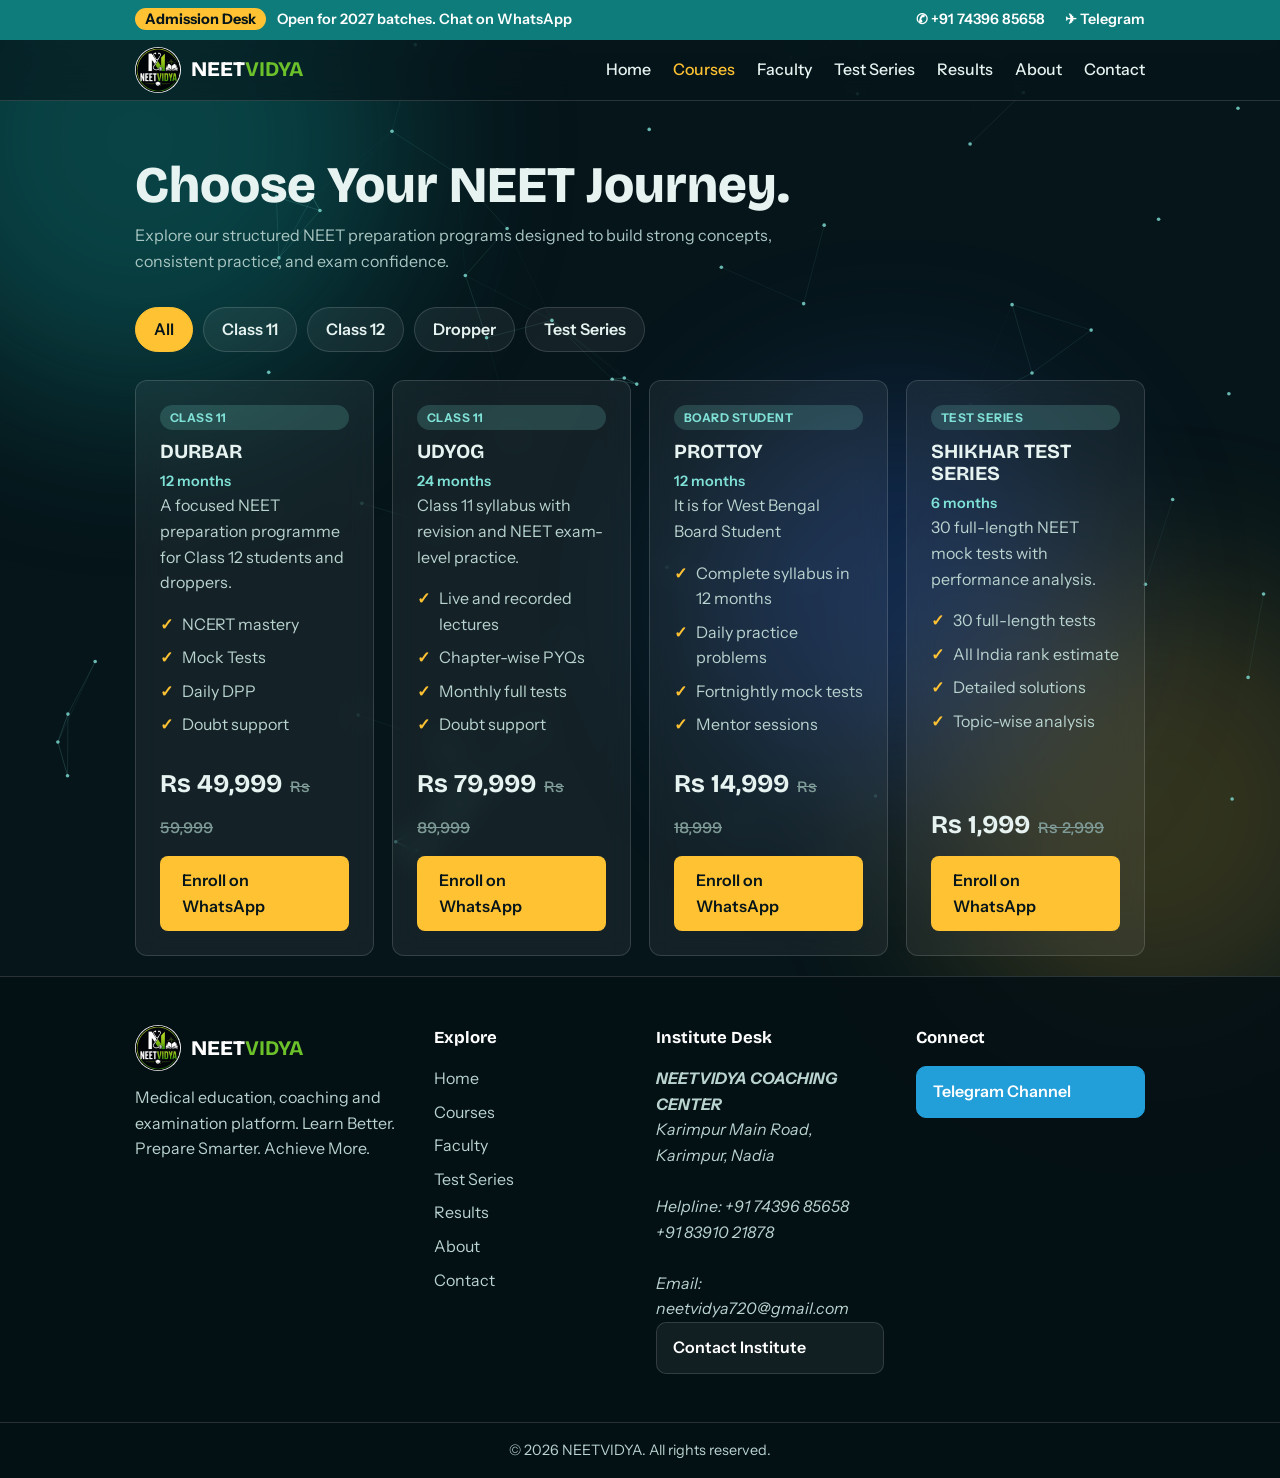
==== courses.html @ 734a160b "add" ====
<!DOCTYPE html>
<html lang="en">
<head>
<meta charset="UTF-8">
<meta name="viewport" content="width=device-width, initial-scale=1.0">
<meta name="description" content="NEETVIDYA courses for NEET aspirants">
<title>Courses - NEETVIDYA</title>
<link rel="preconnect" href="https://fonts.googleapis.com">
<link href="https://fonts.googleapis.com/css2?family=Bricolage+Grotesque:wght@500;700;800&family=Instrument+Sans:wght@400;500;600&display=swap" rel="stylesheet">
<link rel="stylesheet" href="style.css">
<style>
.page-head{padding:56px 0 20px}
.page-head h1{font-size:clamp(2rem,5vw,3.2rem);font-weight:800;margin-bottom:10px}
.tabs{display:flex;gap:10px;flex-wrap:wrap;margin:8px 0 28px}
.tab{padding:9px 18px;border-radius:30px;border:1px solid var(--line);background:rgba(255,255,255,.06);color:#e6f3f1;font:inherit;font-weight:600;cursor:pointer}
.tab:hover{border-color:#7fe0d6}
.tab.on{background:#ffc233;color:#06151a;border-color:#ffc233}
.badge{display:inline-block;font-size:.75rem;font-weight:700;letter-spacing:.04em;text-transform:uppercase;background:rgba(127,224,214,.18);color:#7fe0d6;padding:3px 10px;border-radius:20px;margin-bottom:10px}
.feat{list-style:none;padding:0;margin:12px 0}
.feat li{padding:4px 0 4px 22px;position:relative;color:#b9d3cf}
.feat li::before{content:"\2713";position:absolute;left:0;color:#ffc233;font-weight:700}
.old{text-decoration:line-through;color:#7f9b97;font-size:1rem;font-weight:500;margin-left:8px}
.dur{color:#7fe0d6;font-size:.9rem;font-weight:600}
</style>
</head>
<body>
<div class="blob b1"></div><div class="blob b2"></div><div class="blob b3"></div>
<canvas id="bg"></canvas>

<div class="topbar"><div class="wrap">
  <a class="desk" href="https://wa.me/917439685658?text=Hello%20NEETVIDYA%2C%20I%20want%20to%20know%20about%20admission%20and%20batch%20details." target="_blank" rel="noopener" aria-label="Chat with the admission desk on WhatsApp"><b>Admission Desk</b> Open for 2027 batches. Chat on WhatsApp</a>
  <span class="contacts">
    <a href="tel:+917439685658">&#9990; +91 74396 85658
</a>
    <a href="https://t.me/neetvidya720official" target="_blank" rel="noopener">&#9992; Telegram</a>
  </span>
</div></div>

<nav><div class="wrap">
  <a class="logo" href="index.html"><img src="logo1.jpeg" alt="NEETVIDYA logo"><span>NEET<b>VIDYA</b></span></a>
  <button class="menu-btn" aria-label="Open menu" aria-expanded="false">&#9776;</button>
  <ul id="nav-links">
    <li><a href="index.html">Home</a></li>
    <li><a href="courses.html" style="color:#ffc233">Courses</a></li>
    <li><a href="faculty.html">Faculty</a></li>
    <li><a href="test-series.html">Test Series</a></li>
    <li><a href="index.html#results">Results</a></li>
    <li><a href="index.html#about">About</a></li>
    <li><a href="index.html#contact">Contact</a></li>
  </ul>
</div></nav>

<main>
  <div class="page-head"><div class="wrap">
    <h1>Choose Your NEET Journey.</h1>
    <p class="sub">Explore our structured NEET preparation programs designed to build strong concepts, consistent practice, and exam confidence.</p>
    <div class="tabs" id="tabs"></div>
    <div class="grid" id="course-grid"></div>
  </div></div>
</main>

<footer>
  <div class="wrap foot-grid">
    <div class="foot-brand">
      <a class="logo" href="index.html"><img src="logo1.jpeg" alt="NEETVIDYA logo"><span>NEET<b>VIDYA</b></span></a>
      <p>Medical education, coaching and examination platform. Learn Better. Prepare Smarter. Achieve More.</p>
    </div>
    <div>
      <h4>Explore</h4>
      <ul>
        <li><a href="index.html">Home</a></li>
        <li><a href="courses.html">Courses</a></li>
        <li><a href="faculty.html">Faculty</a></li>
        <li><a href="test-series.html">Test Series</a></li>
        <li><a href="index.html#results">Results</a></li>
        <li><a href="index.html#about">About</a></li>
        <li><a href="index.html#contact">Contact</a></li>
      </ul>
    </div>
    <div>
  <h4>Institute Desk</h4>
  <address class="inst">
    <strong>NEETVIDYA COACHING CENTER</strong><br>
    Karimpur Main Road,<br>
    Karimpur, Nadia<br><br>
    Helpline: <a href="tel:+917439685658">+91 74396 85658</a><br>
    <a href="tel:+918391021878">+91 83910 21878</a><br><br>
    Email: <a href="mailto:neetvidya720@gmail.com">neetvidya720@gmail.com</a>
  </address>
  <a class="foot-btn" href="index.html#contact">Contact Institute</a>
</div>
    <div>
      <h4>Connect</h4>
      <a class="foot-btn tg" href="https://t.me/neetvidya720official" target="_blank" rel="noopener">Telegram Channel</a>
    </div>
  </div>
  <div class="foot-bottom">&copy; <span id="yr"></span> NEETVIDYA. All rights reserved.</div>
</footer>
<script src="courses.js"></script>
</body>
</html>
---- style.css ----
:root{--ink:#0f2a2e;--paper:#f5f9f8;--teal:#0e7c7b;--mint:#d7ede9;--sun:#ffc233;--line:#cfe0dc}
*{box-sizing:border-box;margin:0}
html{scroll-behavior:smooth}
body{font-family:'Instrument Sans',sans-serif;background:var(--paper);color:var(--ink);line-height:1.6}
h1,h2,h3{font-family:'Bricolage Grotesque',sans-serif;line-height:1.1}
a{color:inherit}
:focus-visible{outline:3px solid var(--sun);outline-offset:2px}
.wrap{max-width:1050px;margin:auto;padding:0 20px}
section{padding:72px 0}
h2{font-size:clamp(1.8rem,4vw,2.6rem);margin-bottom:12px}
.sub{max-width:60ch;margin-bottom:32px;color:#3f5a5e}
nav{position:sticky;top:0;background:var(--paper);border-bottom:1px solid var(--line);z-index:10}
nav .wrap{display:flex;justify-content:space-between;align-items:center;height:60px}
.logo{font-family:'Bricolage Grotesque';font-weight:800;font-size:1.3rem;text-decoration:none}
.logo b{color:var(--teal)}
nav ul{display:flex;gap:22px;list-style:none;padding:0}
nav ul a{text-decoration:none;font-weight:500}
nav ul a:hover{color:var(--teal)}
.btn{display:inline-block;background:var(--ink);color:#fff;padding:12px 22px;border-radius:8px;font-weight:600;text-decoration:none;border:0;cursor:pointer;font:inherit;font-weight:600}
.btn:hover{background:var(--teal)}
.btn.alt{background:var(--sun);color:var(--ink)}
.hero{background:var(--ink);color:#fff;padding:80px 0}
.hero .wrap{display:grid;grid-template-columns:1.2fr 1fr;gap:40px;align-items:center}
.hero h1{font-size:clamp(2.4rem,6vw,4.2rem);font-weight:800}
.hero p{margin:18px 0 28px;color:#b9d3cf;max-width:46ch}
.count{background:#16393e;border-radius:14px;padding:28px;text-align:center}
.count small{color:#b9d3cf}
.count .days{font-family:'Bricolage Grotesque';font-size:5rem;font-weight:800;color:var(--sun);line-height:1}
.count .hms{font-size:1.2rem;margin-top:8px;font-variant-numeric:tabular-nums}
.grid{display:grid;grid-template-columns:repeat(auto-fit,minmax(230px,1fr));gap:18px}
.card{background:#fff;border:1px solid var(--line);border-radius:12px;padding:24px}
.card h3{margin-bottom:8px;font-size:1.25rem}
.card.sub-p{border-top:6px solid var(--teal)}
.card.sub-c{border-top:6px solid var(--sun)}
.card.sub-b{border-top:6px solid #3a9d5d}
.price{font-family:'Bricolage Grotesque';font-size:1.6rem;font-weight:700;margin:10px 0}
.alt-bg{background:var(--mint)}
.quiz{background:#fff;border-radius:14px;padding:28px;max-width:680px;border:1px solid var(--line)}
.opt{display:block;width:100%;text-align:left;margin:8px 0;padding:12px 14px;border:2px solid var(--line);background:var(--paper);border-radius:8px;font:inherit;cursor:pointer}
.opt:hover:not(:disabled){border-color:var(--teal)}
.opt.right{border-color:#2e9e5b;background:#e3f5ea}
.opt.wrong{border-color:#d64545;background:#fbe6e6}
.meta{display:flex;justify-content:space-between;color:#3f5a5e;margin-bottom:10px}
form.plan{display:flex;gap:14px;flex-wrap:wrap;align-items:end;margin-bottom:24px}
label{display:flex;flex-direction:column;font-weight:600;font-size:.9rem;gap:6px}
input,textarea{padding:11px 12px;border:2px solid var(--line);border-radius:8px;font:inherit;background:#fff}
table{width:100%;max-width:560px;border-collapse:collapse;background:#fff;border-radius:10px;overflow:hidden}
td,th{padding:12px 14px;text-align:left;border-bottom:1px solid var(--line)}
th{background:var(--ink);color:#fff}
.bar{height:10px;background:var(--mint);border-radius:5px;min-width:80px}
.bar i{display:block;height:100%;background:var(--teal);border-radius:5px}
.contact{display:grid;gap:14px;max-width:520px}
footer{background:var(--ink);color:#b9d3cf;padding:28px 0;text-align:center}
@media(max-width:760px){.hero .wrap{grid-template-columns:1fr}nav ul{display:none}}
@media(prefers-reduced-motion:reduce){html{scroll-behavior:auto}}

/* ---- Background effects + dark glass theme ---- */
:root{--paper:#06151a;--line:rgba(255,255,255,.14);--mint:rgba(255,255,255,.05)}
body{background:#06151a;color:#e6f3f1;position:relative}
#bg{position:fixed;inset:0;width:100%;height:100%;z-index:-1;pointer-events:none}
.blob{position:fixed;border-radius:50%;filter:blur(90px);opacity:.45;z-index:-2;pointer-events:none;animation:drift 18s ease-in-out infinite alternate}
.b1{width:520px;height:520px;background:#0e7c7b;top:-120px;left:-120px}
.b2{width:460px;height:460px;background:#ffc233;opacity:.18;bottom:-140px;right:-100px;animation-delay:-6s}
.b3{width:380px;height:380px;background:#3a6df0;opacity:.25;top:45%;left:55%;animation-delay:-11s}
@keyframes drift{to{transform:translate(90px,70px) scale(1.2)}}
nav{background:rgba(6,21,26,.6);backdrop-filter:blur(12px);border-bottom:1px solid var(--line)}
.sub{color:#a9c6c2}
.hero{background:transparent}
.hero h1{background:linear-gradient(90deg,#fff,#7fe0d6 60%,#ffc233);-webkit-background-clip:text;background-clip:text;color:transparent}
.count,.card,.quiz,table{background:rgba(255,255,255,.06);border:1px solid var(--line);backdrop-filter:blur(14px);-webkit-backdrop-filter:blur(14px)}
.card{transition:transform .25s,border-color .25s,box-shadow .25s}
.card:hover{transform:translateY(-6px);border-color:rgba(127,224,214,.6);box-shadow:0 14px 40px rgba(14,124,123,.35)}
.card p,.meta{color:#b9d3cf}
.btn{background:linear-gradient(135deg,#0e7c7b,#17a6a0);box-shadow:0 0 0 rgba(23,166,160,0);transition:box-shadow .25s,transform .25s}
.btn:hover{background:linear-gradient(135deg,#17a6a0,#0e7c7b);box-shadow:0 0 24px rgba(23,166,160,.7);transform:translateY(-2px)}
.btn.alt{background:var(--sun);color:#06151a}
.btn.alt:hover{background:#ffd264;box-shadow:0 0 26px rgba(255,194,51,.6)}
.opt,input,textarea{background:rgba(255,255,255,.07);color:#e6f3f1;border-color:var(--line)}
.opt.right{background:rgba(46,158,91,.3)}
.opt.wrong{background:rgba(214,69,69,.3)}
td,th{border-bottom:1px solid var(--line)}
th{background:rgba(14,124,123,.5)}
.bar{background:rgba(255,255,255,.12)}
.bar i{background:var(--sun)}
.reveal{opacity:0;transform:translateY(24px);transition:opacity .7s,transform .7s}
.reveal.in{opacity:1;transform:none}
@media(prefers-reduced-motion:reduce){.blob{animation:none}.reveal{opacity:1;transform:none;transition:none}}

/* ---- Top bar: admission desk, phone, Telegram ---- */
.topbar{background:#0e7c7b;color:#fff;font-size:.9rem}
.topbar .wrap{display:flex;justify-content:space-between;align-items:center;gap:12px;flex-wrap:wrap;min-height:40px;padding-top:6px;padding-bottom:6px}
.topbar b{background:#ffc233;color:#06151a;padding:2px 10px;border-radius:20px;margin-right:8px;font-weight:700}
.topbar .contacts{display:flex;gap:20px}
.topbar a{color:#fff;text-decoration:none;font-weight:600}
.topbar a:hover{text-decoration:underline}
@media(max-width:560px){.topbar .wrap{justify-content:center;text-align:center}}
.topbar a.desk:hover b{background:#25d366;color:#fff}

/* ---- Navbar with logo and mobile menu ---- */
.logo{display:flex;align-items:center;gap:10px;color:#fff}
.logo img{height:46px;width:46px;border-radius:50%}
.logo b{color:#6cc12b}
.menu-btn{display:none;background:none;border:1px solid var(--line);color:#fff;font-size:1.4rem;border-radius:8px;padding:2px 10px;cursor:pointer}
section{scroll-margin-top:70px}
@media(max-width:760px){
  .menu-btn{display:block}
  nav ul{display:none;position:absolute;top:60px;left:0;right:0;flex-direction:column;gap:0;background:rgba(6,21,26,.97);padding:8px 20px}
  nav ul.open{display:flex}
  nav ul li a{display:block;padding:12px 0;border-bottom:1px solid var(--line)}
}

/* ---- Footer ---- */
footer{background:rgba(4,16,20,.85);backdrop-filter:blur(12px);-webkit-backdrop-filter:blur(12px);border-top:1px solid var(--line);padding:48px 0 0;text-align:left;color:#b9d3cf}
.foot-grid{display:grid;grid-template-columns:1.4fr 1fr 1.2fr 1.2fr;gap:32px}
footer h4{font-family:'Bricolage Grotesque',sans-serif;color:#fff;font-size:1.05rem;margin-bottom:14px}
footer ul{list-style:none;padding:0}
footer li{margin:8px 0}
footer a{text-decoration:none}
footer li a:hover{color:#ffc233}
.foot-brand p{margin-top:14px;max-width:34ch}
.foot-btn{display:block;margin-bottom:12px;padding:12px 16px;border-radius:10px;border:1px solid var(--line);background:rgba(255,255,255,.06);color:#fff;font-weight:600}
.foot-btn:hover{border-color:#ffc233}
.foot-btn.tg{background:#229ed9;border-color:#229ed9}
.foot-btn span{color:#ffc233;font-weight:700}
.foot-bottom{margin-top:36px;padding:16px 20px;text-align:center;border-top:1px solid var(--line);font-size:.9rem}
@media(max-width:860px){.foot-grid{grid-template-columns:1fr 1fr}}
@media(max-width:520px){.foot-grid{grid-template-columns:1fr}}

.topbar a.desk:hover b{background:#25d366;color:#fff}
/* ---- Navbar with logo and mobile menu ---- */
.logo{display:flex;align-items:center;gap:10px;color:#fff}
.logo img{height:46px;width:46px;border-radius:50%}
.logo b{color:#6cc12b}
.menu-btn{display:none;background:none;border:1px solid var(--line);color:#fff;font-size:1.4rem;border-radius:8px;padding:2px 10px;cursor:pointer}
section{scroll-margin-top:70px}
@media(max-width:760px){
  .menu-btn{display:block}
  nav ul{display:none;position:absolute;top:60px;left:0;right:0;flex-direction:column;gap:0;background:rgba(6,21,26,.97);padding:8px 20px}
  nav ul.open{display:flex}
  nav ul li a{display:block;padding:12px 0;border-bottom:1px solid var(--line)}
}

/* ---- Equal-height cards, buttons level at the bottom ---- */
.card{display:flex;flex-direction:column}
.card .feat{flex-grow:1}
.card .btn{align-self:flex-start;margin-top:auto}

/* ---- Faculty poster cards ---- */
#faculty-grid{grid-template-columns:repeat(auto-fit,minmax(300px,1fr));gap:24px}
.poster{width:100%;height:auto;border-radius:16px;display:block;margin-bottom:16px}
.fac-row{display:flex;justify-content:space-between;align-items:center;gap:12px;margin-top:auto}
.fac .topic{display:block;font-size:.8rem;font-weight:700;letter-spacing:.18em;text-transform:uppercase;color:#7fe0d6;margin-bottom:4px}
.fac h3{font-size:1.5rem;text-transform:uppercase}
.arrow{flex:none;width:48px;height:48px;border-radius:50%;background:#2e9e5b;color:#fff;display:flex;align-items:center;justify-content:center;font-size:1.4rem;text-decoration:none;transition:transform .25s,background .25s}
.arrow:hover{background:#3fbf73;transform:scale(1.1)}

/* ---- Faculty photo and experience cards ---- */
.fac .photo,.fac .avatar{width:130px;height:130px}
.fac .quote{margin-top:12px;padding-left:12px;border-left:3px solid #ffc233;font-style:italic;color:#b9d3cf}
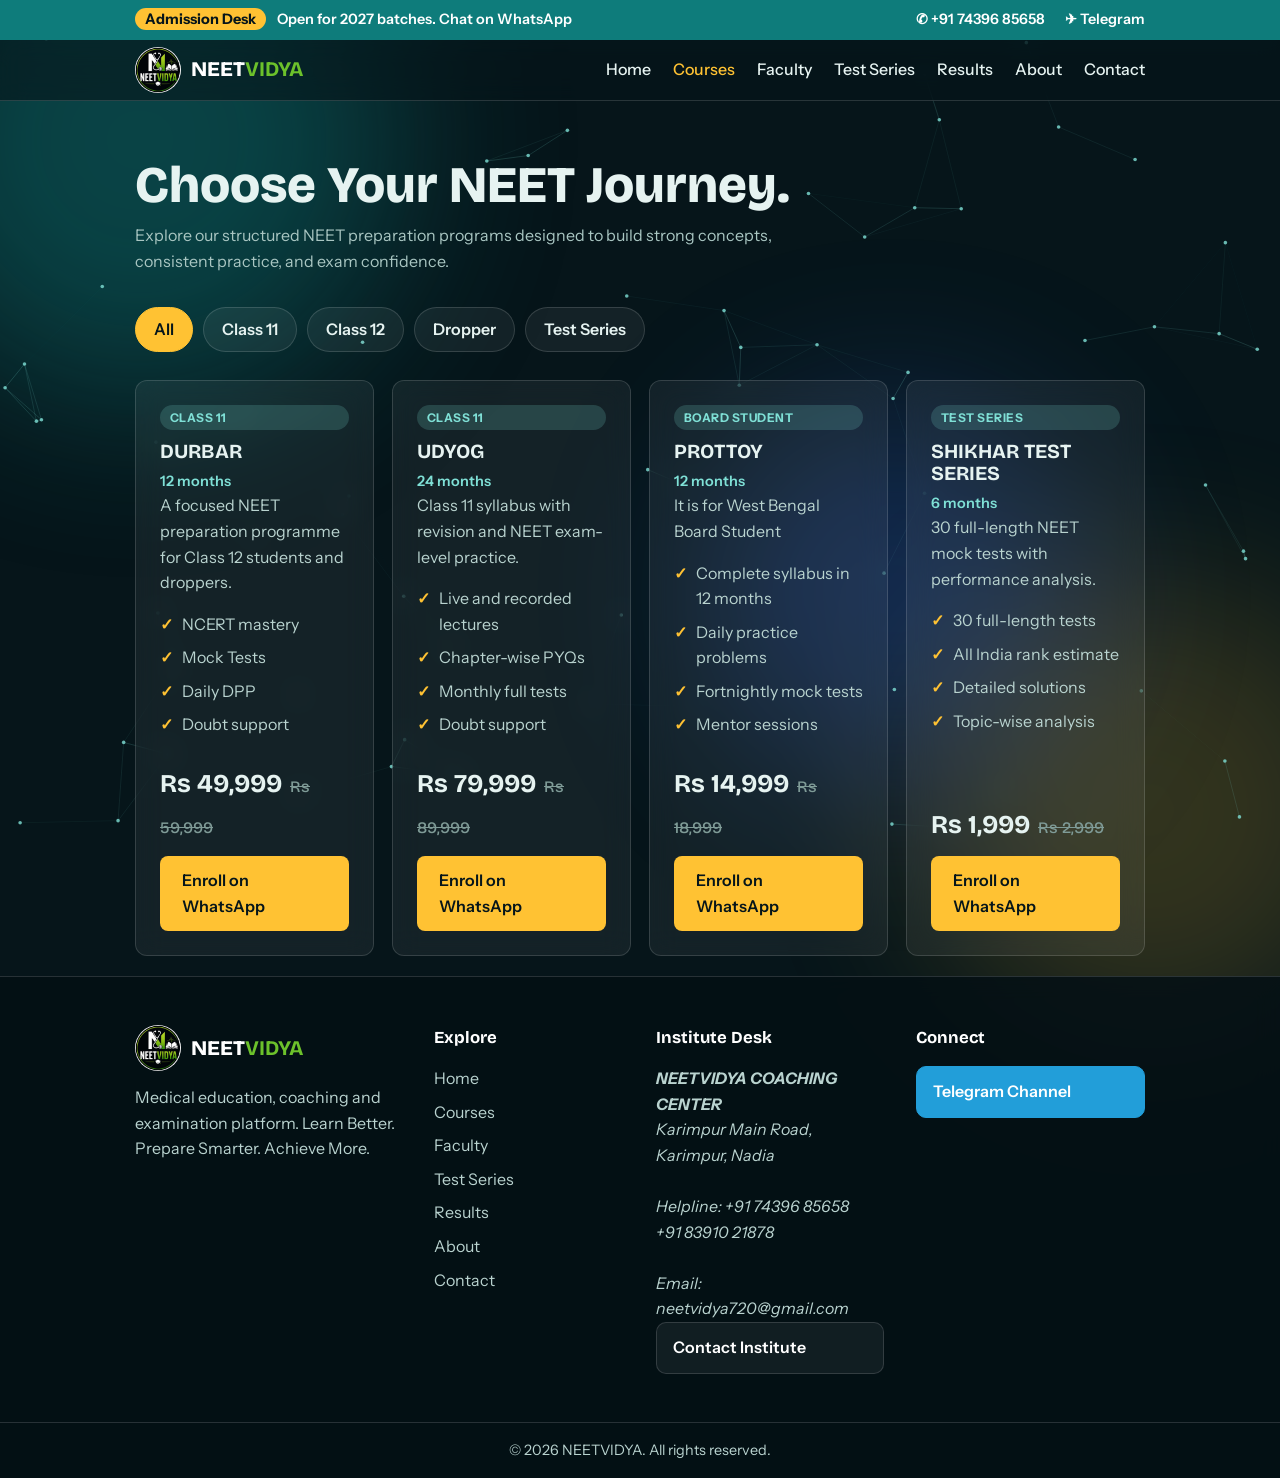
==== commit 7d62e17a: "all" ====
--- a/courses.html
+++ b/courses.html
@@ -44,9 +44,9 @@
     <li><a href="courses.html" style="color:#ffc233">Courses</a></li>
     <li><a href="faculty.html">Faculty</a></li>
     <li><a href="test-series.html">Test Series</a></li>
-    <li><a href="index.html#results">Results</a></li>
-    <li><a href="index.html#about">About</a></li>
-    <li><a href="index.html#contact">Contact</a></li>
+    <li><a href="result.html">Results</a></li>
+    <li><a href="about.html">About</a></li>
+    <li><a href="contact.html">Contact</a></li>
   </ul>
 </div></nav>
 
@@ -72,9 +72,9 @@
         <li><a href="courses.html">Courses</a></li>
         <li><a href="faculty.html">Faculty</a></li>
         <li><a href="test-series.html">Test Series</a></li>
-        <li><a href="index.html#results">Results</a></li>
-        <li><a href="index.html#about">About</a></li>
-        <li><a href="index.html#contact">Contact</a></li>
+        <li><a href="result.html">Results</a></li>
+        <li><a href="about.html">About</a></li>
+        <li><a href="contact.html">Contact</a></li>
       </ul>
     </div>
     <div>
--- a/style.css
+++ b/style.css
@@ -156,4 +156,22 @@
 
 /* ---- Faculty photo and experience cards ---- */
 .fac .photo,.fac .avatar{width:130px;height:130px}
-.fac .quote{margin-top:12px;padding-left:12px;border-left:3px solid #ffc233;font-style:italic;color:#b9d3cf}+.fac .quote{margin-top:12px;padding-left:12px;border-left:3px solid #ffc233;font-style:italic;color:#b9d3cf}
+
+/* ---- Results page ---- */
+.eyebrow{display:inline-block;font-size:.8rem;font-weight:700;letter-spacing:.2em;text-transform:uppercase;color:#7fe0d6;margin-bottom:12px}
+.res-hero{padding:72px 0 24px}
+.res-hero h1{font-size:clamp(2.4rem,6vw,4.4rem);font-weight:800;margin-bottom:16px}
+.lead{max-width:60ch;font-size:1.15rem;color:#b9d3cf;margin-bottom:26px}
+.hero-btns{display:flex;gap:14px;flex-wrap:wrap}
+.btn.ghost{background:transparent;border:2px solid #7fe0d6;color:#7fe0d6;box-shadow:none}
+.btn.ghost:hover{background:#7fe0d6;color:#06151a}
+.step{display:block;text-decoration:none;color:inherit}
+.step .num{display:block;font-family:'Bricolage Grotesque',sans-serif;font-size:2.6rem;font-weight:800;color:#ffc233;line-height:1;margin-bottom:10px}
+.step p{color:#b9d3cf}
+.step .go{display:inline-block;margin-top:12px;color:#ffc233;font-weight:600;transition:transform .25s}
+.step:hover .go{transform:translateX(6px)}
+.newbeg{grid-column:1/-1;max-width:760px;width:100%;margin:0 auto;text-align:center;padding:42px 28px;border:1px solid rgba(255,194,51,.4)}
+.newbeg h3{font-size:1.6rem;margin:6px 0 12px}
+
+#fx{position:fixed;inset:0;width:100%;height:100%;pointer-events:none;z-index:50}
